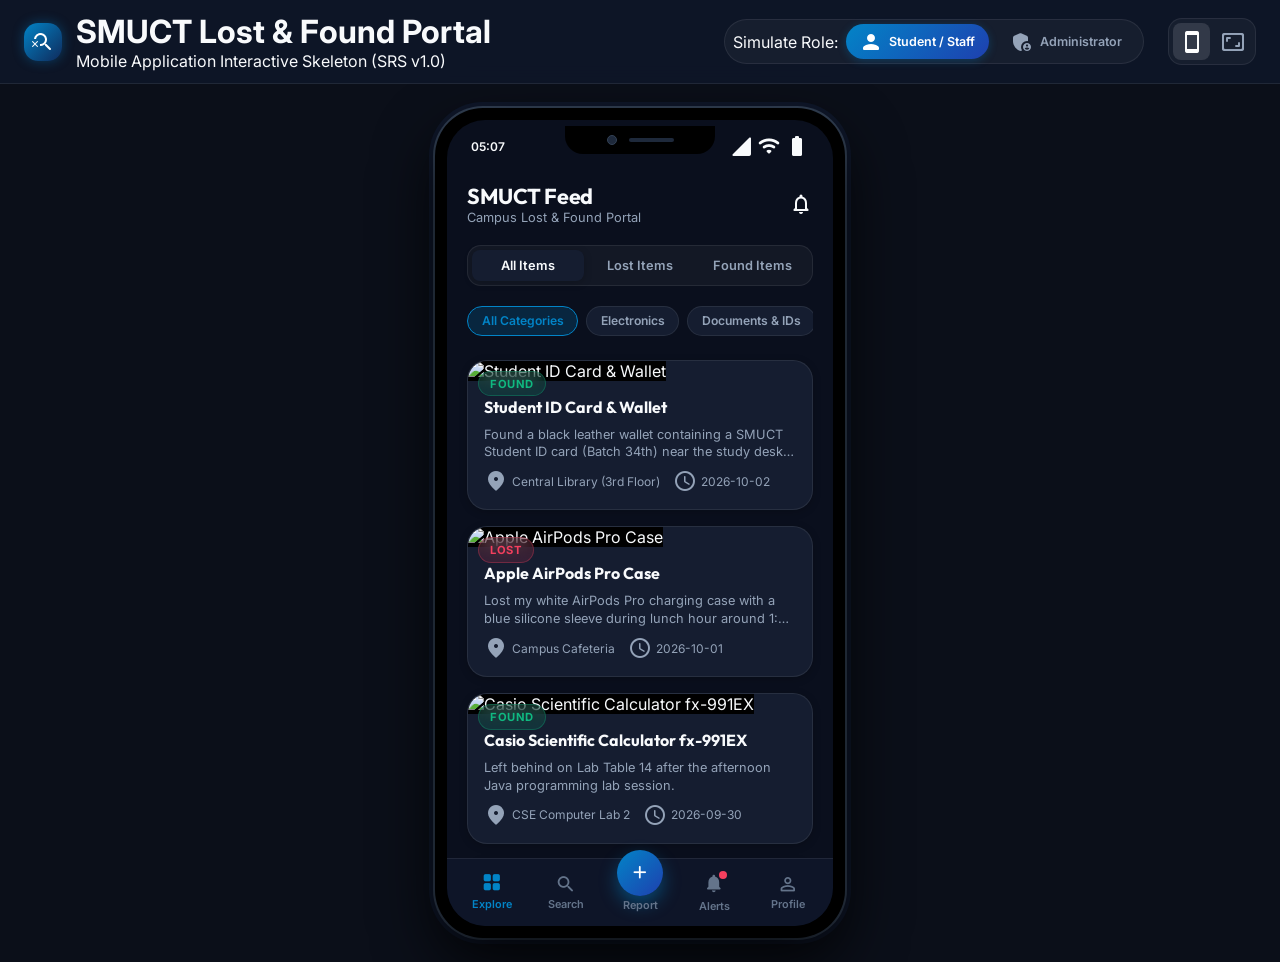
==== index.html @ 5fcc1e90 "Initial commit: SMUCT Lost & Found application skeleton" ====
<!DOCTYPE html>
<html lang="en">
<head>
  <meta charset="UTF-8">
  <meta name="viewport" content="width=device-width, initial-scale=1.0">
  <title>SMUCT Lost & Found Portal - Mobile App Skeleton</title>
  <!-- Google Fonts & Material Icons -->
  <link rel="preconnect" href="https://fonts.googleapis.com">
  <link rel="preconnect" href="https://fonts.gstatic.com" crossorigin>
  <link href="https://fonts.googleapis.com/css2?family=Inter:wght@300;400;500;600;700&family=Outfit:wght@400;500;600;700;800&display=swap" rel="stylesheet">
  <link href="https://fonts.googleapis.com/icon?family=Material+Icons+Round" rel="stylesheet">
  <link rel="stylesheet" href="styles.css">
</head>
<body class="bg-slate-900 text-slate-100">

  <!-- Top Controller Bar for Prototype Viewing -->
  <header class="prototype-bar">
    <div class="brand-group">
      <div class="smuct-logo-badge">
        <span class="material-icons-round">search_off</span>
      </div>
      <div>
        <h1 class="text-sm font-bold tracking-tight">SMUCT Lost & Found Portal</h1>
        <p class="text-xs text-slate-400">Mobile Application Interactive Skeleton (SRS v1.0)</p>
      </div>
    </div>

    <div class="controls-group">
      <!-- Role Switcher -->
      <div class="role-switcher">
        <span class="text-xs font-medium text-slate-400">Simulate Role:</span>
        <button id="roleStudentBtn" class="role-btn active" onclick="app.setRole('student')">
          <span class="material-icons-round text-sm">person</span> Student / Staff
        </button>
        <button id="roleAdminBtn" class="role-btn" onclick="app.setRole('admin')">
          <span class="material-icons-round text-sm">admin_panel_settings</span> Administrator
        </button>
      </div>

      <!-- View Mode Switcher -->
      <div class="view-mode-toggle">
        <button id="viewMobileBtn" class="view-btn active" onclick="app.setViewMode('mobile')" title="Mobile Device Shell View">
          <span class="material-icons-round">smartphone</span>
        </button>
        <button id="viewFullBtn" class="view-btn" onclick="app.setViewMode('fullscreen')" title="Full Canvas View">
          <span class="material-icons-round">aspect_ratio</span>
        </button>
      </div>
    </div>
  </header>

  <!-- Main View Container -->
  <main class="app-stage" id="appStage">
    <!-- Mobile Device Frame Container -->
    <div class="device-frame" id="deviceFrame">
      <!-- Phone Hardware Bezel Elements -->
      <div class="notch">
        <div class="camera"></div>
        <div class="speaker"></div>
      </div>
      
      <!-- Screen Content Viewport -->
      <div class="screen-viewport">
        <!-- Status Bar -->
        <div class="status-bar">
          <span class="time" id="clockTime">12:30</span>
          <div class="status-icons">
            <span class="material-icons-round text-xs">signal_cellular_4_bar</span>
            <span class="material-icons-round text-xs">wifi</span>
            <span class="material-icons-round text-xs">battery_full</span>
          </div>
        </div>

        <!-- Application Content Container -->
        <div class="app-content" id="appContent">
          <!-- Views rendered dynamically via app.js -->
        </div>

        <!-- Bottom Navigation Bar (For Student/Staff Role) -->
        <nav class="bottom-nav" id="bottomNav">
          <button class="nav-item active" data-view="feed" onclick="app.navigateTo('feed')">
            <span class="material-icons-round">grid_view</span>
            <span class="label">Explore</span>
          </button>
          <button class="nav-item" data-view="search" onclick="app.navigateTo('search')">
            <span class="material-icons-round">search</span>
            <span class="label">Search</span>
          </button>
          <button class="nav-item fab-item" data-view="report" onclick="app.navigateTo('report')" title="Report Item">
            <div class="fab-circle">
              <span class="material-icons-round">add</span>
            </div>
            <span class="label">Report</span>
          </button>
          <button class="nav-item" data-view="notifications" onclick="app.navigateTo('notifications')">
            <div class="icon-wrap">
              <span class="material-icons-round">notifications</span>
              <span class="badge-dot" id="notifBadge"></span>
            </div>
            <span class="label">Alerts</span>
          </button>
          <button class="nav-item" data-view="profile" onclick="app.navigateTo('profile')">
            <span class="material-icons-round">person_outline</span>
            <span class="label">Profile</span>
          </button>
        </nav>

        <!-- Admin Bottom Navigation Bar (For Admin Role) -->
        <nav class="bottom-nav admin-nav hidden" id="adminBottomNav">
          <button class="nav-item active" data-view="admin-dashboard" onclick="app.navigateTo('admin-dashboard')">
            <span class="material-icons-round">dashboard</span>
            <span class="label">Dashboard</span>
          </button>
          <button class="nav-item" data-view="admin-claims" onclick="app.navigateTo('admin-claims')">
            <div class="icon-wrap">
              <span class="material-icons-round">verified_user</span>
              <span class="badge-dot" id="claimsBadge"></span>
            </div>
            <span class="label">Claims</span>
          </button>
          <button class="nav-item" data-view="admin-posts" onclick="app.navigateTo('admin-posts')">
            <span class="material-icons-round">folder_special</span>
            <span class="label">Posts</span>
          </button>
          <button class="nav-item" data-view="admin-users" onclick="app.navigateTo('admin-users')">
            <span class="material-icons-round">people_alt</span>
            <span class="label">Users</span>
          </button>
        </nav>
      </div>
    </div>
  </main>

  <!-- Modal Overlays Container -->
  <div id="modalContainer" class="modal-overlay hidden"></div>

  <!-- Toast Notification System -->
  <div id="toastContainer" class="toast-container"></div>

  <script src="app.js"></script>
</body>
</html>
---- styles.css ----
/* ==========================================================================
   SMUCT Lost & Found Portal - Design System & Custom CSS
   ========================================================================== */

:root {
  --primary-rgb: 15, 43, 92;
  --primary: #0f2b5c;
  --primary-light: #1e40af;
  --accent-cyan: #0284c7;
  --accent-glow: rgba(2, 132, 199, 0.25);
  
  --bg-dark: #0b0f19;
  --card-bg: #151d30;
  --card-bg-hover: #1c2740;
  --surface-border: rgba(255, 255, 255, 0.08);
  
  --text-main: #f8fafc;
  --text-muted: #94a3b8;
  --text-subtle: #64748b;
  
  --tag-lost-bg: rgba(244, 63, 94, 0.15);
  --tag-lost: #f43f5e;
  --tag-found-bg: rgba(16, 185, 129, 0.15);
  --tag-found: #10b981;
  --tag-pending-bg: rgba(245, 158, 11, 0.15);
  --tag-pending: #f59e0b;

  --font-heading: 'Outfit', -apple-system, sans-serif;
  --font-body: 'Inter', -apple-system, sans-serif;
  
  --radius-sm: 8px;
  --radius-md: 14px;
  --radius-lg: 20px;
  --radius-xl: 28px;
  --radius-full: 9999px;
  
  --shadow-sm: 0 2px 8px rgba(0, 0, 0, 0.2);
  --shadow-md: 0 8px 24px rgba(0, 0, 0, 0.35);
  --shadow-lg: 0 20px 40px rgba(0, 0, 0, 0.5);
  --shadow-glow: 0 0 20px var(--accent-glow);
}

* {
  box-sizing: border-box;
  margin: 0;
  padding: 0;
  font-family: var(--font-body);
  -webkit-tap-highlight-color: transparent;
}

body {
  background-color: var(--bg-dark);
  color: var(--text-main);
  min-height: 100vh;
  display: flex;
  flex-direction: column;
  overflow-x: hidden;
}

/* --------------------------------------------------------------------------
   Top Controller Bar (Prototype Navigation & Role Simulator)
   -------------------------------------------------------------------------- */
.prototype-bar {
  background: rgba(15, 23, 42, 0.85);
  backdrop-filter: blur(12px);
  border-bottom: 1px solid var(--surface-border);
  padding: 0.75rem 1.5rem;
  display: flex;
  justify-content: space-between;
  align-items: center;
  z-index: 100;
}

.brand-group {
  display: flex;
  align-items: center;
  gap: 0.85rem;
}

.smuct-logo-badge {
  width: 38px;
  height: 38px;
  background: linear-gradient(135deg, #0284c7, #0f2b5c);
  border-radius: var(--radius-md);
  display: flex;
  align-items: center;
  justify-content: center;
  color: #fff;
  box-shadow: 0 0 12px rgba(2, 132, 199, 0.4);
}

.controls-group {
  display: flex;
  align-items: center;
  gap: 1.5rem;
}

.role-switcher {
  display: flex;
  align-items: center;
  gap: 0.5rem;
  background: rgba(255, 255, 255, 0.04);
  padding: 0.25rem 0.5rem;
  border-radius: var(--radius-full);
  border: 1px solid var(--surface-border);
}

.role-btn {
  background: transparent;
  border: none;
  color: var(--text-muted);
  padding: 0.35rem 0.85rem;
  border-radius: var(--radius-full);
  font-size: 0.78rem;
  font-weight: 600;
  cursor: pointer;
  display: flex;
  align-items: center;
  gap: 0.35rem;
  transition: all 0.2s ease;
}

.role-btn.active {
  background: linear-gradient(135deg, var(--accent-cyan), var(--primary-light));
  color: #ffffff;
  box-shadow: 0 2px 8px rgba(2, 132, 199, 0.3);
}

.view-mode-toggle {
  display: flex;
  gap: 0.25rem;
  background: rgba(255, 255, 255, 0.04);
  padding: 0.25rem;
  border-radius: var(--radius-md);
  border: 1px solid var(--surface-border);
}

.view-btn {
  background: transparent;
  border: none;
  color: var(--text-muted);
  padding: 0.4rem;
  border-radius: var(--radius-sm);
  cursor: pointer;
  display: flex;
  align-items: center;
  justify-content: center;
  transition: all 0.2s ease;
}

.view-btn.active {
  background: rgba(255, 255, 255, 0.12);
  color: #fff;
}

/* --------------------------------------------------------------------------
   App Stage & Mobile Frame Container
   -------------------------------------------------------------------------- */
.app-stage {
  flex: 1;
  display: flex;
  justify-content: center;
  align-items: center;
  padding: 1.5rem;
  position: relative;
}

/* Mobile Frame View Mode */
.device-frame {
  width: 410px;
  height: 830px;
  background: #000;
  border-radius: 48px;
  padding: 12px;
  box-shadow: 0 25px 60px rgba(0, 0, 0, 0.8), 0 0 0 2px #334155, 0 0 0 6px #0f172a;
  position: relative;
  transition: all 0.3s cubic-bezier(0.16, 1, 0.3, 1);
  display: flex;
  flex-direction: column;
}

/* Fullscreen Canvas Mode */
.app-stage.fullscreen-mode .device-frame {
  width: 100%;
  max-width: 1200px;
  height: calc(100vh - 120px);
  border-radius: var(--radius-xl);
  padding: 0;
  box-shadow: var(--shadow-lg);
  border: 1px solid var(--surface-border);
}

.app-stage.fullscreen-mode .notch,
.app-stage.fullscreen-mode .status-bar {
  display: none;
}

/* Mobile Hardware Details */
.notch {
  position: absolute;
  top: 18px;
  left: 50%;
  transform: translateX(-50%);
  width: 150px;
  height: 28px;
  background: #000;
  border-bottom-left-radius: 18px;
  border-bottom-right-radius: 18px;
  z-index: 50;
  display: flex;
  align-items: center;
  justify-content: center;
  gap: 12px;
}

.camera {
  width: 10px;
  height: 10px;
  background: #1e293b;
  border-radius: 50%;
  border: 1px solid #334155;
}

.speaker {
  width: 45px;
  height: 4px;
  background: #1e293b;
  border-radius: 2px;
}

/* Screen Viewport */
.screen-viewport {
  flex: 1;
  background: #0a0f1d;
  border-radius: 38px;
  overflow: hidden;
  display: flex;
  flex-direction: column;
  position: relative;
}

.app-stage.fullscreen-mode .screen-viewport {
  border-radius: var(--radius-xl);
}

.status-bar {
  height: 42px;
  padding: 10px 24px 0 24px;
  display: flex;
  justify-content: space-between;
  align-items: center;
  font-size: 0.75rem;
  font-weight: 600;
  color: var(--text-main);
  z-index: 40;
}

.status-icons {
  display: flex;
  align-items: center;
  gap: 4px;
}

/* App Content Scrollable Container */
.app-content {
  flex: 1;
  overflow-y: auto;
  position: relative;
  display: flex;
  flex-direction: column;
}

.app-content::-webkit-scrollbar {
  width: 4px;
}

.app-content::-webkit-scrollbar-thumb {
  background: rgba(255, 255, 255, 0.15);
  border-radius: 4px;
}

/* --------------------------------------------------------------------------
   Bottom Navigation Bar
   -------------------------------------------------------------------------- */
.bottom-nav {
  height: 68px;
  background: rgba(15, 23, 42, 0.95);
  backdrop-filter: blur(16px);
  border-top: 1px solid var(--surface-border);
  display: flex;
  justify-content: space-around;
  align-items: center;
  padding: 0 0.5rem;
  position: relative;
  z-index: 40;
}

.bottom-nav.hidden {
  display: none !important;
}

.nav-item {
  background: transparent;
  border: none;
  color: var(--text-subtle);
  display: flex;
  flex-direction: column;
  align-items: center;
  gap: 2px;
  cursor: pointer;
  padding: 0.4rem 0.75rem;
  border-radius: var(--radius-md);
  transition: all 0.2s ease;
  flex: 1;
}

.nav-item .material-icons-round {
  font-size: 1.35rem;
  transition: transform 0.2s cubic-bezier(0.34, 1.56, 0.64, 1);
}

.nav-item .label {
  font-size: 0.68rem;
  font-weight: 600;
}

.nav-item.active {
  color: var(--accent-cyan);
}

.nav-item.active .material-icons-round {
  transform: translateY(-2px);
}

.fab-item {
  position: relative;
  top: -12px;
}

.fab-circle {
  width: 46px;
  height: 46px;
  background: linear-gradient(135deg, var(--accent-cyan), var(--primary-light));
  border-radius: 50%;
  display: flex;
  align-items: center;
  justify-content: center;
  color: #fff;
  box-shadow: 0 8px 18px rgba(2, 132, 199, 0.45);
  transition: transform 0.2s ease;
}

.fab-circle:hover {
  transform: scale(1.08);
}

.icon-wrap {
  position: relative;
}

.badge-dot {
  position: absolute;
  top: -2px;
  right: -2px;
  width: 8px;
  height: 8px;
  background: var(--tag-lost);
  border-radius: 50%;
  display: none;
}

.badge-dot.active {
  display: block;
}

/* --------------------------------------------------------------------------
   Screens & View Components
   -------------------------------------------------------------------------- */
.screen-view {
  padding: 1.25rem;
  display: flex;
  flex-direction: column;
  gap: 1.25rem;
  animation: fadeIn 0.25s ease-out;
}

@keyframes fadeIn {
  from { opacity: 0; transform: translateY(8px); }
  to { opacity: 1; transform: translateY(0); }
}

/* Header Banner */
.view-header {
  display: flex;
  justify-content: space-between;
  align-items: center;
}

.view-title {
  font-family: var(--font-heading);
  font-size: 1.35rem;
  font-weight: 700;
  letter-spacing: -0.02em;
}

.view-subtitle {
  font-size: 0.8rem;
  color: var(--text-muted);
}

/* Search Bar Component */
.search-box {
  background: var(--card-bg);
  border: 1px solid var(--surface-border);
  border-radius: var(--radius-md);
  padding: 0.65rem 0.9rem;
  display: flex;
  align-items: center;
  gap: 0.6rem;
  box-shadow: var(--shadow-sm);
  transition: border-color 0.2s ease;
}

.search-box:focus-within {
  border-color: var(--accent-cyan);
}

.search-input {
  background: transparent;
  border: none;
  outline: none;
  color: var(--text-main);
  font-size: 0.88rem;
  width: 100%;
}

.search-input::placeholder {
  color: var(--text-subtle);
}

/* Category Filter Chips */
.filter-chips {
  display: flex;
  gap: 0.5rem;
  overflow-x: auto;
  padding-bottom: 0.25rem;
  scroll-behavior: smooth;
}

.filter-chips::-webkit-scrollbar {
  display: none;
}

.chip {
  background: var(--card-bg);
  border: 1px solid var(--surface-border);
  color: var(--text-muted);
  padding: 0.4rem 0.85rem;
  border-radius: var(--radius-full);
  font-size: 0.76rem;
  font-weight: 600;
  white-space: nowrap;
  cursor: pointer;
  transition: all 0.2s ease;
}

.chip.active {
  background: rgba(2, 132, 199, 0.2);
  border-color: var(--accent-cyan);
  color: var(--accent-cyan);
}

/* Tabs Toggle (Lost / Found / All) */
.segmented-tabs {
  background: rgba(255, 255, 255, 0.04);
  padding: 4px;
  border-radius: var(--radius-md);
  display: flex;
  border: 1px solid var(--surface-border);
}

.tab-btn {
  flex: 1;
  background: transparent;
  border: none;
  color: var(--text-muted);
  padding: 0.5rem;
  border-radius: var(--radius-sm);
  font-size: 0.8rem;
  font-weight: 600;
  cursor: pointer;
  transition: all 0.2s ease;
}

.tab-btn.active {
  background: var(--card-bg);
  color: var(--text-main);
  box-shadow: var(--shadow-sm);
}

/* Item Card Grid & List */
.item-card {
  background: var(--card-bg);
  border: 1px solid var(--surface-border);
  border-radius: var(--radius-lg);
  overflow: hidden;
  box-shadow: var(--shadow-sm);
  transition: transform 0.2s ease, border-color 0.2s ease, box-shadow 0.2s ease;
  cursor: pointer;
  display: flex;
  flex-direction: column;
}

.item-card:hover {
  transform: translateY(-2px);
  border-color: rgba(2, 132, 199, 0.4);
  box-shadow: var(--shadow-md);
}

.item-card-image {
  height: 160px;
  width: 100%;
  object-fit: cover;
  position: relative;
  background: #000;
}

.item-status-badge {
  position: absolute;
  top: 10px;
  left: 10px;
  padding: 0.3rem 0.7rem;
  border-radius: var(--radius-full);
  font-size: 0.7rem;
  font-weight: 700;
  text-transform: uppercase;
  letter-spacing: 0.05em;
  backdrop-filter: blur(8px);
}

.item-status-badge.lost {
  background: var(--tag-lost-bg);
  color: var(--tag-lost);
  border: 1px solid rgba(244, 63, 94, 0.3);
}

.item-status-badge.found {
  background: var(--tag-found-bg);
  color: var(--tag-found);
  border: 1px solid rgba(16, 185, 129, 0.3);
}

.item-status-badge.claimed {
  background: var(--tag-pending-bg);
  color: var(--tag-pending);
  border: 1px solid rgba(245, 158, 11, 0.3);
}

.item-card-body {
  padding: 1rem;
  display: flex;
  flex-direction: column;
  gap: 0.5rem;
}

.item-title {
  font-family: var(--font-heading);
  font-size: 1rem;
  font-weight: 700;
  line-height: 1.3;
}

.item-meta {
  display: flex;
  align-items: center;
  gap: 0.8rem;
  font-size: 0.75rem;
  color: var(--text-muted);
}

.item-meta-icon {
  display: flex;
  align-items: center;
  gap: 0.25rem;
}

.item-desc-snippet {
  font-size: 0.8rem;
  color: var(--text-muted);
  display: -webkit-box;
  -webkit-line-clamp: 2;
  -webkit-box-orient: vertical;
  overflow: hidden;
  line-height: 1.4;
}

/* Detail View Screen */
.detail-hero-img {
  width: 100%;
  height: 240px;
  object-fit: cover;
  border-radius: var(--radius-lg);
  border: 1px solid var(--surface-border);
}

.meta-box-grid {
  display: grid;
  grid-template-columns: 1fr 1fr;
  gap: 0.75rem;
}

.meta-box {
  background: rgba(255, 255, 255, 0.03);
  border: 1px solid var(--surface-border);
  padding: 0.75rem;
  border-radius: var(--radius-md);
  display: flex;
  align-items: center;
  gap: 0.6rem;
}

.meta-box .material-icons-round {
  color: var(--accent-cyan);
}

.meta-box .val {
  font-size: 0.82rem;
  font-weight: 600;
}

.meta-box .lbl {
  font-size: 0.68rem;
  color: var(--text-subtle);
}

/* Forms & Inputs */
.form-group {
  display: flex;
  flex-direction: column;
  gap: 0.4rem;
}

.form-label {
  font-size: 0.78rem;
  font-weight: 600;
  color: var(--text-muted);
}

.form-input, .form-select, .form-textarea {
  background: var(--card-bg);
  border: 1px solid var(--surface-border);
  border-radius: var(--radius-md);
  padding: 0.75rem 1rem;
  color: var(--text-main);
  font-size: 0.88rem;
  outline: none;
  transition: border-color 0.2s ease;
  width: 100%;
}

.form-input:focus, .form-select:focus, .form-textarea:focus {
  border-color: var(--accent-cyan);
}

.form-textarea {
  resize: vertical;
  min-height: 90px;
}

/* Buttons */
.btn-primary {
  background: linear-gradient(135deg, var(--accent-cyan), var(--primary-light));
  color: #fff;
  border: none;
  padding: 0.85rem 1.2rem;
  border-radius: var(--radius-md);
  font-size: 0.88rem;
  font-weight: 700;
  cursor: pointer;
  display: flex;
  align-items: center;
  justify-content: center;
  gap: 0.5rem;
  box-shadow: 0 4px 14px rgba(2, 132, 199, 0.35);
  transition: transform 0.2s ease, opacity 0.2s ease;
  width: 100%;
}

.btn-primary:hover {
  opacity: 0.95;
  transform: translateY(-1px);
}

.btn-secondary {
  background: rgba(255, 255, 255, 0.06);
  border: 1px solid var(--surface-border);
  color: var(--text-main);
  padding: 0.75rem 1rem;
  border-radius: var(--radius-md);
  font-size: 0.85rem;
  font-weight: 600;
  cursor: pointer;
  display: flex;
  align-items: center;
  justify-content: center;
  gap: 0.4rem;
  transition: background 0.2s ease;
  width: 100%;
}

.btn-secondary:hover {
  background: rgba(255, 255, 255, 0.1);
}

.btn-danger {
  background: rgba(244, 63, 94, 0.15);
  border: 1px solid rgba(244, 63, 94, 0.3);
  color: var(--tag-lost);
  padding: 0.6rem 0.9rem;
  border-radius: var(--radius-md);
  font-size: 0.8rem;
  font-weight: 600;
  cursor: pointer;
}

.btn-success {
  background: rgba(16, 185, 129, 0.15);
  border: 1px solid rgba(16, 185, 129, 0.3);
  color: var(--tag-found);
  padding: 0.6rem 0.9rem;
  border-radius: var(--radius-md);
  font-size: 0.8rem;
  font-weight: 600;
  cursor: pointer;
}

/* Modals */
.modal-overlay {
  position: fixed;
  top: 0;
  left: 0;
  width: 100vw;
  height: 100vh;
  background: rgba(0, 0, 0, 0.75);
  backdrop-filter: blur(8px);
  z-index: 200;
  display: flex;
  align-items: center;
  justify-content: center;
  padding: 1rem;
}

.modal-overlay.hidden {
  display: none !important;
}

.modal-card {
  background: var(--card-bg);
  border: 1px solid var(--surface-border);
  border-radius: var(--radius-xl);
  width: 100%;
  max-width: 450px;
  padding: 1.5rem;
  display: flex;
  flex-direction: column;
  gap: 1.25rem;
  box-shadow: var(--shadow-lg);
  animation: modalPop 0.25s cubic-bezier(0.16, 1, 0.3, 1);
}

@keyframes modalPop {
  from { opacity: 0; transform: scale(0.92); }
  to { opacity: 1; transform: scale(1); }
}

.modal-header {
  display: flex;
  justify-content: space-between;
  align-items: center;
}

.close-btn {
  background: transparent;
  border: none;
  color: var(--text-muted);
  cursor: pointer;
  border-radius: 50%;
  padding: 0.2rem;
  display: flex;
}

/* Admin Dashboard KPI Cards */
.stats-grid {
  display: grid;
  grid-template-columns: repeat(2, 1fr);
  gap: 0.75rem;
}

.stat-card {
  background: var(--card-bg);
  border: 1px solid var(--surface-border);
  padding: 1rem;
  border-radius: var(--radius-md);
  display: flex;
  flex-direction: column;
  gap: 0.4rem;
}

.stat-num {
  font-family: var(--font-heading);
  font-size: 1.5rem;
  font-weight: 800;
  color: var(--accent-cyan);
}

.stat-label {
  font-size: 0.72rem;
  color: var(--text-muted);
  font-weight: 600;
}

/* Toast Notifications */
.toast-container {
  position: fixed;
  bottom: 2rem;
  right: 2rem;
  display: flex;
  flex-direction: column;
  gap: 0.5rem;
  z-index: 300;
}

.toast {
  background: #1e293b;
  border: 1px solid var(--surface-border);
  border-left: 4px solid var(--accent-cyan);
  color: #fff;
  padding: 0.75rem 1.2rem;
  border-radius: var(--radius-md);
  box-shadow: var(--shadow-md);
  font-size: 0.85rem;
  font-weight: 600;
  display: flex;
  align-items: center;
  gap: 0.6rem;
  animation: slideInRight 0.3s ease;
}

@keyframes slideInRight {
  from { transform: translateX(100%); opacity: 0; }
  to { transform: translateX(0); opacity: 1; }
}

.hidden {
  display: none !important;
}
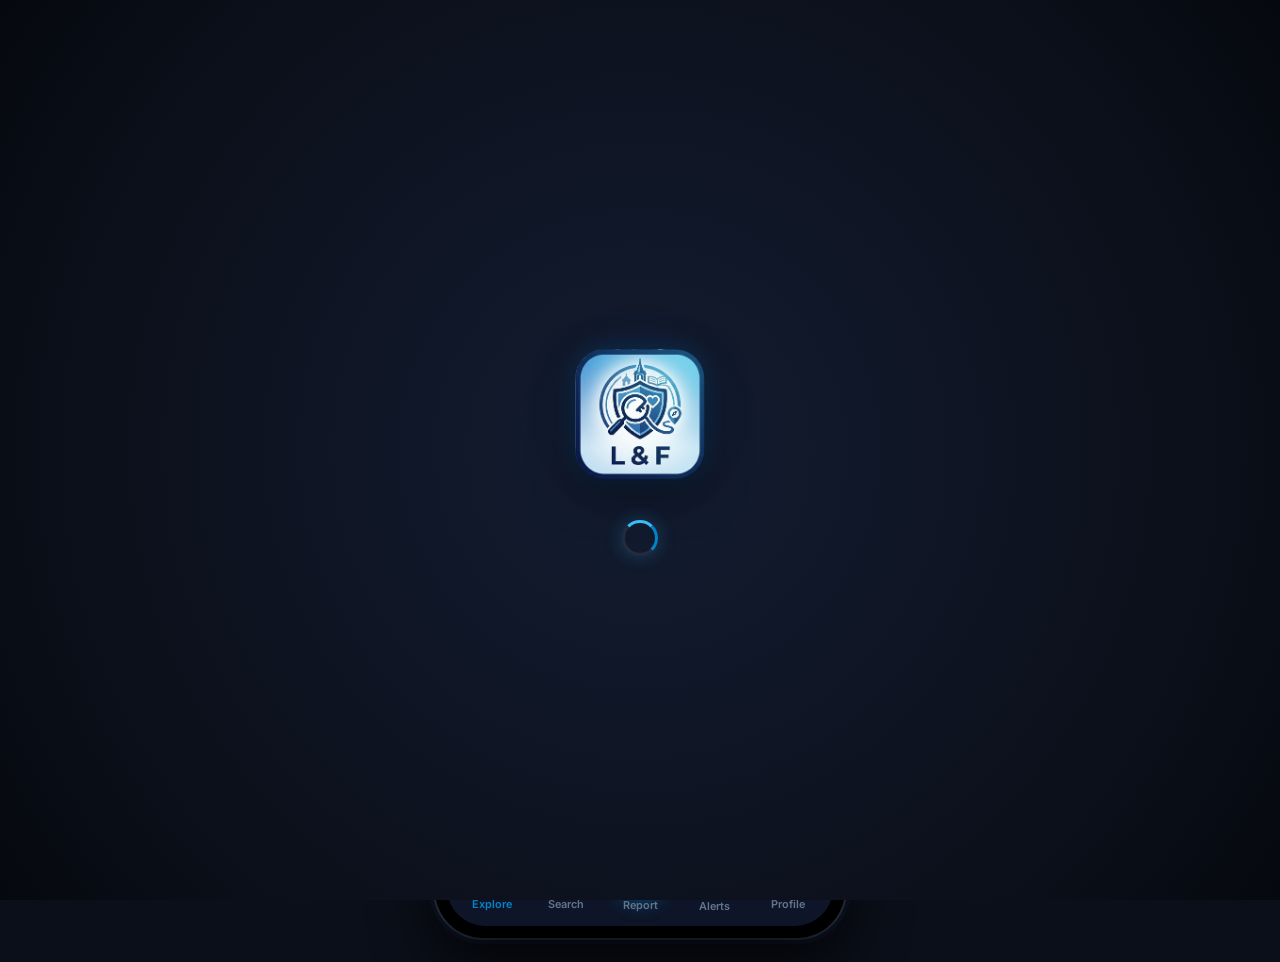
==== commit 360eef29: "feat: add short loading screen with app logo and loading animation" ====
--- a/index.html
+++ b/index.html
@@ -11,7 +11,20 @@
   <link href="https://fonts.googleapis.com/icon?family=Material+Icons+Round" rel="stylesheet">
   <link rel="stylesheet" href="styles.css">
 </head>
-<body class="bg-slate-900 text-slate-100">
+<body class="bg-slate-900 text-slate-100 is-loading">
+
+  <!-- Full-Screen Initial Loading Screen -->
+  <div id="appLoadingScreen" class="loading-screen" role="status" aria-live="polite" aria-label="Loading Application">
+    <div class="loading-screen-content">
+      <div class="loading-logo-wrapper">
+        <div class="loading-glow-pulse" aria-hidden="true"></div>
+        <img src="assets/logo.png" alt="SMUCT Lost & Found Logo" class="loading-logo" />
+      </div>
+      <div class="loading-animation-wrapper" aria-hidden="true">
+        <div class="loading-spinner"></div>
+      </div>
+    </div>
+  </div>
 
   <!-- Top Controller Bar for Prototype Viewing -->
   <header class="prototype-bar">
--- a/styles.css
+++ b/styles.css
@@ -854,3 +854,177 @@
 .hidden {
   display: none !important;
 }
+
+/* ==========================================================================
+   Full-Screen Initial Loading Screen
+   ========================================================================== */
+body.is-loading {
+  overflow: hidden !important;
+  user-select: none;
+}
+
+.loading-screen {
+  position: fixed;
+  inset: 0;
+  width: 100vw;
+  height: 100vh;
+  z-index: 999999;
+  background: radial-gradient(circle at center, #131c31 0%, #0b0f19 75%, #05080e 100%);
+  display: flex;
+  align-items: center;
+  justify-content: center;
+  overflow: hidden;
+  touch-action: none;
+  pointer-events: all;
+  opacity: 1;
+  visibility: visible;
+  transition: opacity 0.5s cubic-bezier(0.4, 0, 0.2, 1), visibility 0.5s ease;
+  will-change: opacity, visibility;
+}
+
+.loading-screen.fade-out {
+  opacity: 0;
+  visibility: hidden;
+  pointer-events: none;
+}
+
+.loading-screen-content {
+  display: flex;
+  flex-direction: column;
+  align-items: center;
+  justify-content: center;
+  gap: 2.25rem;
+  padding: 1.5rem;
+  transform: translateZ(0);
+}
+
+.loading-logo-wrapper {
+  position: relative;
+  display: flex;
+  align-items: center;
+  justify-content: center;
+  width: 140px;
+  height: 140px;
+}
+
+/* Glowing breathing ambient aura around the logo */
+.loading-glow-pulse {
+  position: absolute;
+  width: 170px;
+  height: 170px;
+  border-radius: 44px;
+  background: radial-gradient(circle, rgba(2, 132, 199, 0.35) 0%, rgba(15, 43, 92, 0.2) 50%, transparent 75%);
+  filter: blur(14px);
+  animation: loading-pulse 2.4s ease-in-out infinite;
+  pointer-events: none;
+}
+
+/* App Logo Styling - preserving exact proportions and original appearance */
+.loading-logo {
+  width: 130px;
+  height: 130px;
+  max-width: 32vw;
+  max-height: 32vw;
+  object-fit: contain;
+  border-radius: 30px;
+  box-shadow: 0 16px 40px rgba(0, 0, 0, 0.5), 0 0 24px rgba(2, 132, 199, 0.25);
+  position: relative;
+  z-index: 2;
+  animation: loading-logo-enter 0.7s cubic-bezier(0.16, 1, 0.3, 1) forwards;
+}
+
+/* Loading animation beneath the logo */
+.loading-animation-wrapper {
+  display: flex;
+  align-items: center;
+  justify-content: center;
+  position: relative;
+  z-index: 2;
+}
+
+/* Modern circular spinner */
+.loading-spinner {
+  width: 36px;
+  height: 36px;
+  border-radius: 50%;
+  border: 3px solid rgba(255, 255, 255, 0.08);
+  border-top-color: #38bdf8;
+  border-right-color: #0284c7;
+  animation: loading-spin 0.85s cubic-bezier(0.5, 0.1, 0.5, 0.9) infinite;
+  box-shadow: 0 0 18px rgba(56, 189, 248, 0.25);
+}
+
+/* Keyframe Animations */
+@keyframes loading-spin {
+  0% {
+    transform: rotate(0deg);
+  }
+  100% {
+    transform: rotate(360deg);
+  }
+}
+
+@keyframes loading-pulse {
+  0%, 100% {
+    transform: scale(0.96);
+    opacity: 0.5;
+  }
+  50% {
+    transform: scale(1.12);
+    opacity: 0.95;
+  }
+}
+
+@keyframes loading-logo-enter {
+  0% {
+    opacity: 0;
+    transform: scale(0.92);
+  }
+  100% {
+    opacity: 1;
+    transform: scale(1);
+  }
+}
+
+/* Reduced motion preference */
+@media (prefers-reduced-motion: reduce) {
+  .loading-screen {
+    transition: opacity 0.2s ease, visibility 0.2s ease;
+  }
+  .loading-glow-pulse {
+    animation: none;
+    opacity: 0.7;
+    transform: scale(1);
+  }
+  .loading-logo {
+    animation: none;
+    opacity: 1;
+    transform: none;
+  }
+  .loading-spinner {
+    animation: loading-spin 3s linear infinite;
+  }
+}
+
+/* Responsive adjustments for mobile, tablet, and desktop */
+@media (max-width: 640px) {
+  .loading-logo-wrapper {
+    width: 120px;
+    height: 120px;
+  }
+  .loading-glow-pulse {
+    width: 145px;
+    height: 145px;
+  }
+  .loading-logo {
+    width: 110px;
+    height: 110px;
+    border-radius: 26px;
+  }
+  .loading-spinner {
+    width: 32px;
+    height: 32px;
+    border-width: 2.5px;
+  }
+}
+
